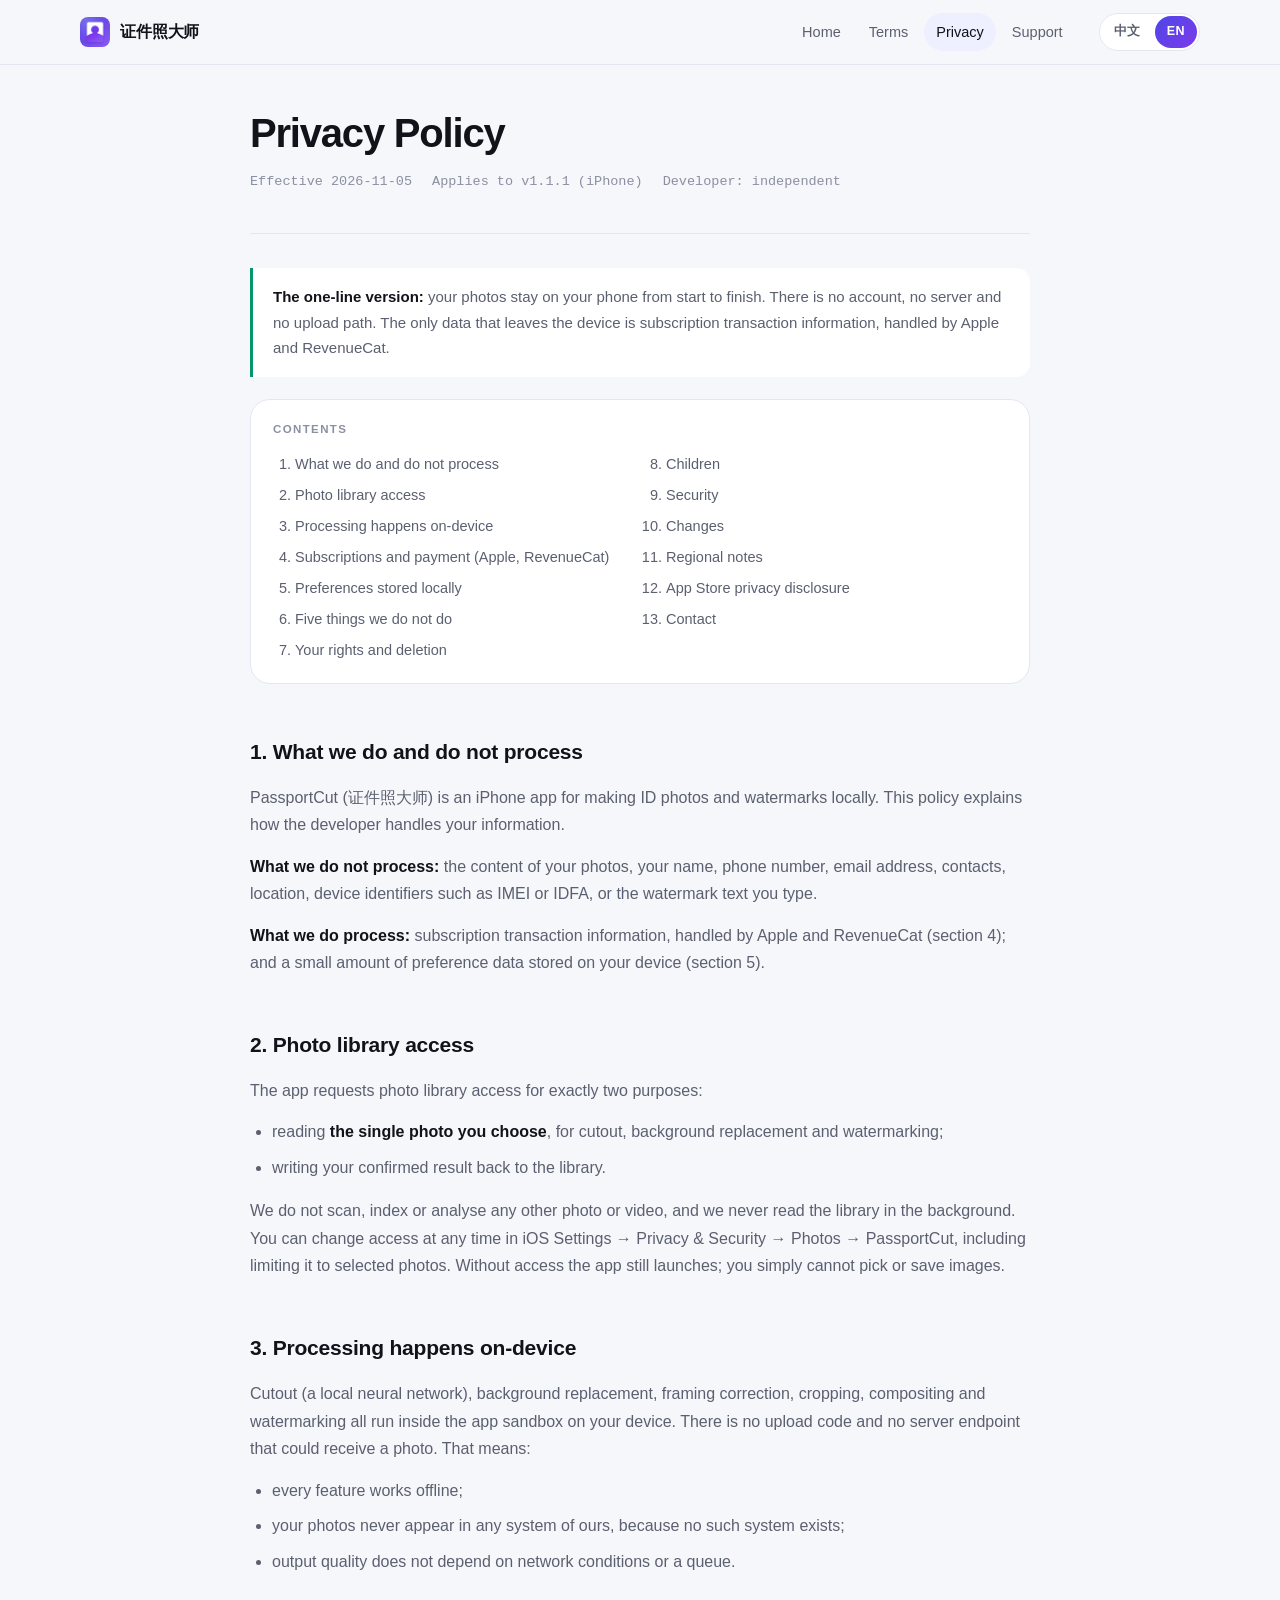
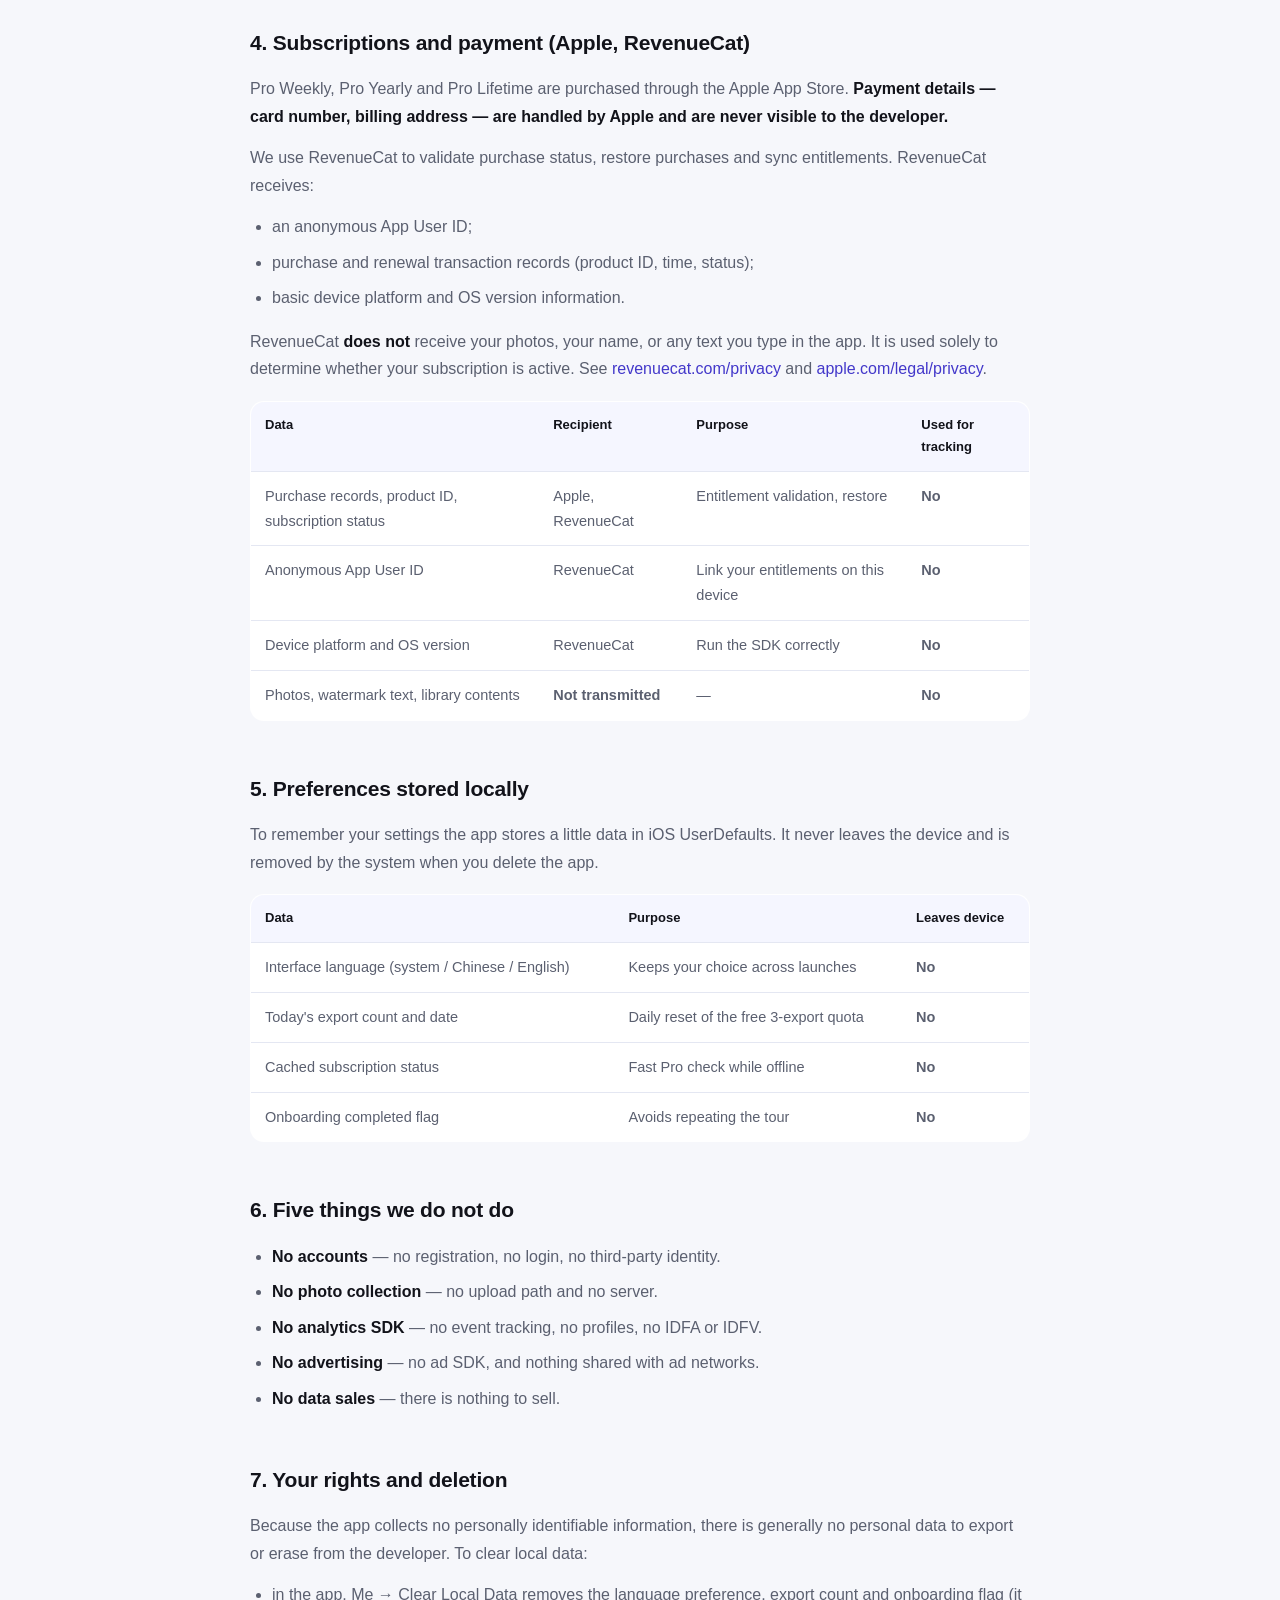
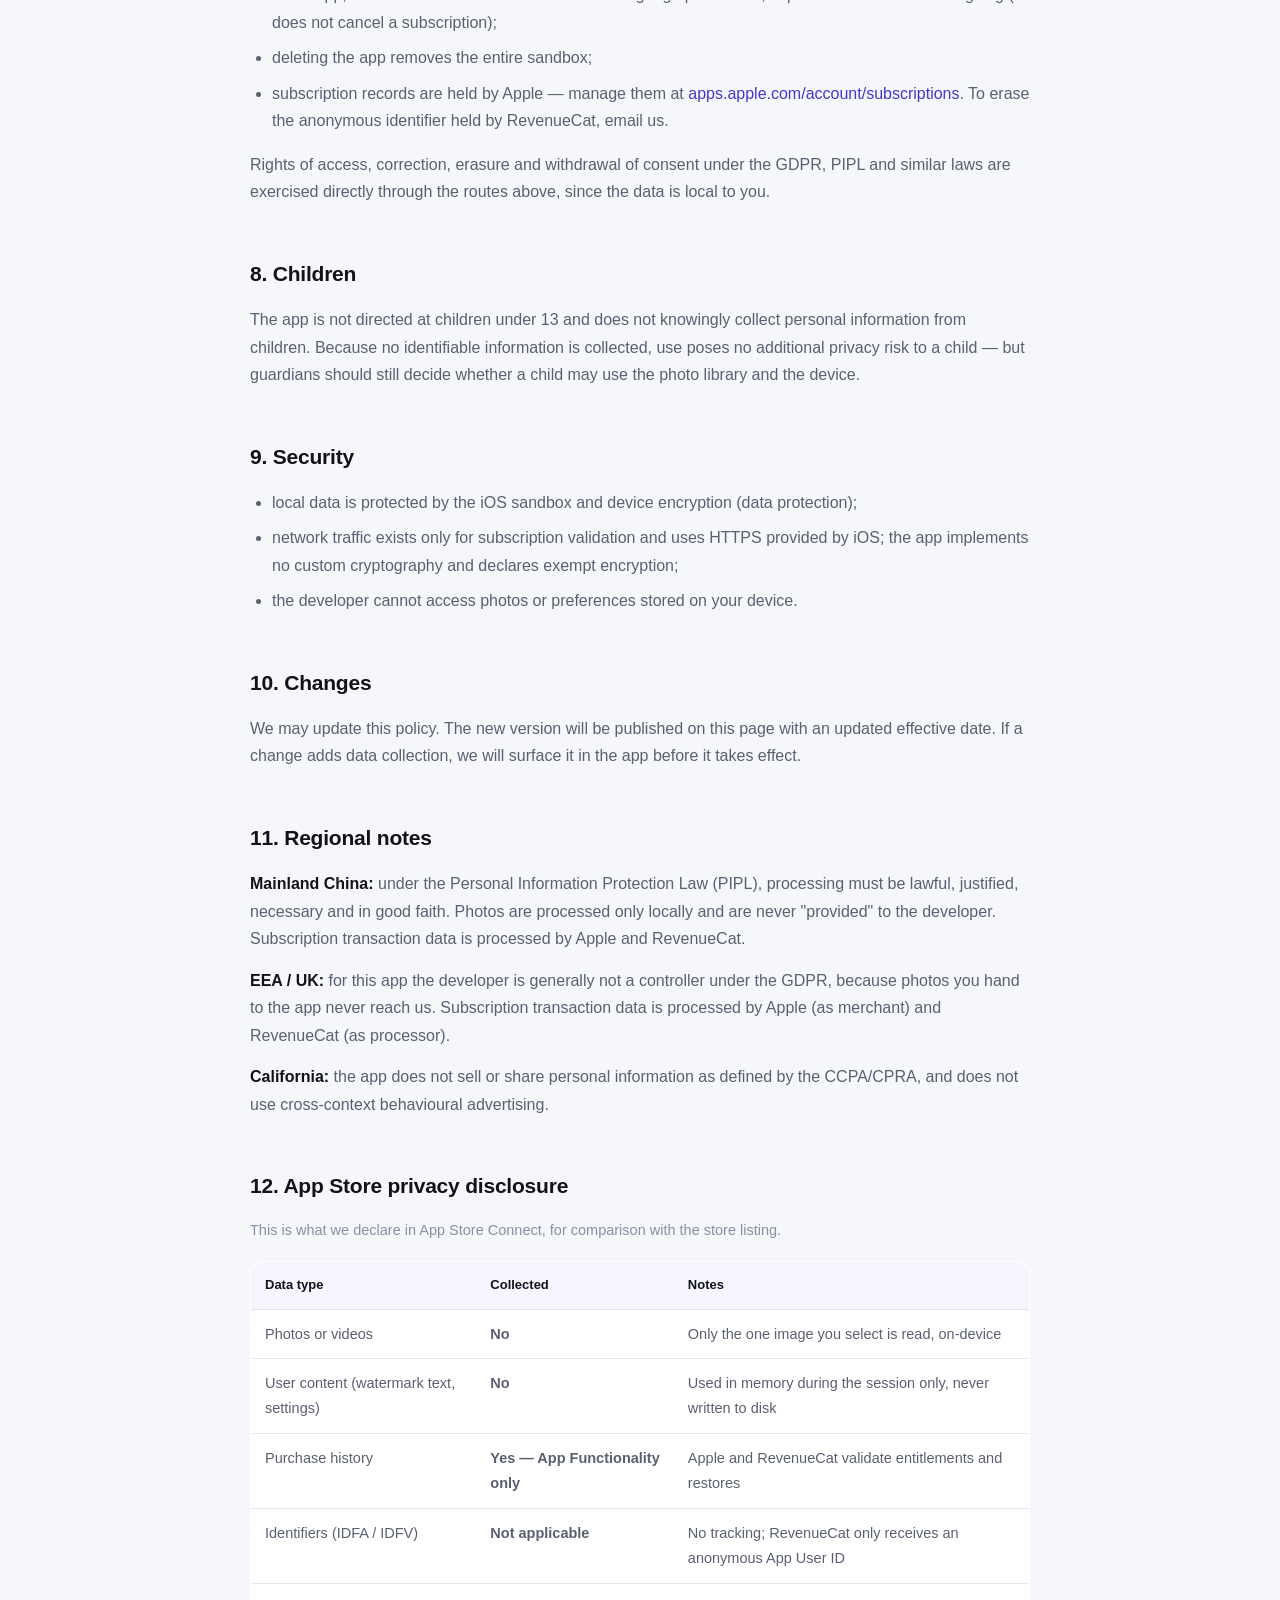
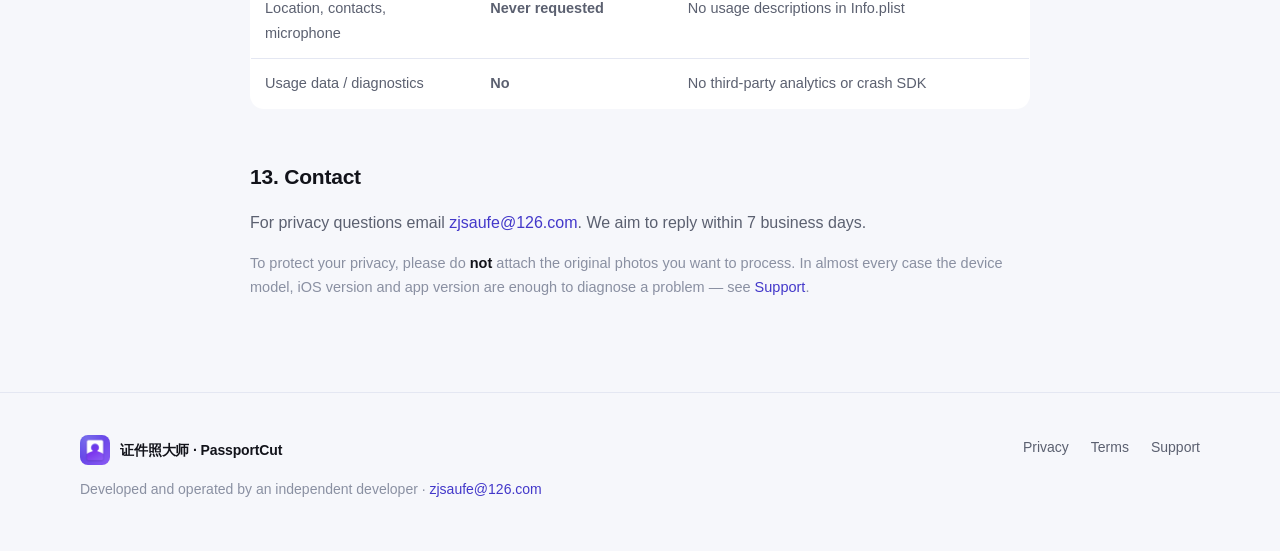
==== photoweb/privacy.html @ 8d34ea52 "Add files via upload" ====
<!DOCTYPE html>
<html lang="zh-Hans" data-lang="zh">
<head>
<meta charset="utf-8">
<meta name="viewport" content="width=device-width, initial-scale=1">
<title>隐私政策 · Privacy Policy — 证件照大师 / PassportCut</title>
<meta name="description" content="证件照大师 PassportCut 隐私政策：全部图像处理在设备本地完成，不收集照片、不要求账号；仅订阅交易由 Apple 与 RevenueCat 处理。">
<meta name="theme-color" content="#F6F7FB">
<link rel="icon" href="assets/img/icon-64.png">
<link rel="stylesheet" href="assets/site.css">
</head>
<body>

<header class="site">
  <div class="wrap bar">
    <a class="brand" href="index.html"><img src="assets/img/icon-64.png" alt="证件照大师 icon"><span>证件照大师</span></a>
    <nav class="links" aria-label="Site">
      <a href="index.html"><span class="i18n-zh">首页</span><span class="i18n-en">Home</span></a>
      <a href="terms.html"><span class="i18n-zh">用户协议</span><span class="i18n-en">Terms</span></a>
      <a href="privacy.html"><span class="i18n-zh">隐私政策</span><span class="i18n-en">Privacy</span></a>
      <a href="support.html"><span class="i18n-zh">技术支持</span><span class="i18n-en">Support</span></a>
    </nav>
    <div class="lang" role="group" aria-label="Language / 语言">
      <button type="button" data-lang="zh">中文</button>
      <button type="button" data-lang="en">EN</button>
    </div>
  </div>
</header>

<main class="legal">
  <div class="narrow">

    <!-- ================= 中文 ================= -->
    <div class="i18n-zh">
      <div class="legal-head">
        <h1>隐私政策</h1>
        <p class="meta"><span>生效日期 2026-11-05</span><span>适用版本 1.1.1（iPhone）</span><span>开发者 独立开发者</span></p>
      </div>

      <div class="callout sage">
        <b>一句话版本：</b>你的照片从头到尾只待在你的手机上。本 App 没有账号、没有服务器、也没有任何照片上传通道；唯一离开设备的数据是订阅交易信息，由 Apple 与 RevenueCat 处理。
      </div>

      <div class="toc">
        <p class="k">目录</p>
        <ol>
          <li><a href="#s1">我们处理什么、不处理什么</a></li>
          <li><a href="#s2">相册权限</a></li>
          <li><a href="#s3">图像处理全在本地</a></li>
          <li><a href="#s4">订阅与支付（第三方：Apple、RevenueCat）</a></li>
          <li><a href="#s5">保存在设备本地的偏好数据</a></li>
          <li><a href="#s6">我们不做的五件事</a></li>
          <li><a href="#s7">你的权利与数据删除</a></li>
          <li><a href="#s8">儿童隐私</a></li>
          <li><a href="#s9">安全</a></li>
          <li><a href="#s10">政策变更</a></li>
          <li><a href="#s11">不同法域的补充说明</a></li>
          <li><a href="#s12">App Store「App 隐私」申报口径</a></li>
          <li><a href="#s13">联系我们</a></li>
        </ol>
      </div>

      <div class="doc">
        <h2 id="s1">1. 我们处理什么、不处理什么</h2>
        <p>证件照大师（英文名 PassportCut，以下称「本 App」）是一款在 iPhone 本地制作证件照与水印的工具。本政策说明开发者如何处理你的信息。</p>
        <p><strong>我们不处理的：</strong>你的照片内容、你的姓名、电话号码、邮箱地址、通讯录、位置、IMEI / IDFA 等设备标识符、你在 App 内输入的水印文字。</p>
        <p><strong>我们处理的：</strong>订阅相关的交易信息，由 Apple 与 RevenueCat 处理（见第 4 条）；以及保存在你设备本地的少量偏好设置（见第 5 条）。</p>

        <h2 id="s2">2. 相册权限</h2>
        <p>本 App 申请相册访问权限，仅用于两个目的：</p>
        <ul>
          <li>读取你主动选中的<strong>那一张</strong>照片，用于抠图、换底色与加水印；</li>
          <li>把你确认后的成品照片写入相册。</li>
        </ul>
        <p>我们不扫描、不索引、不分析相册中的其他照片或视频，也不在后台读取相册。你可以随时在 iOS「设置 → 隐私与安全性 → 照片 → 证件照大师」中把权限改为「仅选中的照片」或全部关闭；关闭后 App 仍可正常启动，只是无法选图与保存。</p>

        <h2 id="s3">3. 图像处理全在本地</h2>
        <p>抠图（本地神经网络）、背景替换、构图校正、裁剪、合成与加水印全部在你设备的 App 沙盒内完成。App 内不存在任何网络上传代码，也没有用于接收照片的服务端接口。这意味着：</p>
        <ul>
          <li>即使设备离线，全部功能依然可用；</li>
          <li>你的照片不会出现在开发者的任何系统里，因为我们没有这样的系统；</li>
          <li>你的成品画质不因网络状况或服务器排队而下降。</li>
        </ul>

        <h2 id="s4">4. 订阅与支付（第三方：Apple、RevenueCat）</h2>
        <p>Pro 周订阅、年订阅与终身买断通过 Apple App Store 完成，<strong>支付信息（卡号、账单地址等）由 Apple 处理，开发者无法获得</strong>。</p>
        <p>我们使用 RevenueCat 校验购买状态、恢复购买并同步权益。RevenueCat 会接收：</p>
        <ul>
          <li>一个匿名的应用用户标识（App User ID）；</li>
          <li>购买与续订的交易记录（产品 ID、时间、状态）；</li>
          <li>设备平台与操作系统版本等基础信息。</li>
        </ul>
        <p>RevenueCat <strong>不会</strong>收到你的照片、姓名或你在 App 内输入的任何文字。它仅用于判断你的订阅是否有效。RevenueCat 的隐私政策见 <a href="https://www.revenuecat.com/privacy" target="_blank" rel="noopener">revenuecat.com/privacy</a>；Apple 的隐私政策见 <a href="https://www.apple.com/legal/privacy/" target="_blank" rel="noopener">apple.com/legal/privacy</a>。</p>

        <table class="data">
          <thead><tr><th>数据</th><th>接收方</th><th>用途</th><th>是否用于追踪</th></tr></thead>
          <tbody>
            <tr><td>购买记录、产品 ID、订阅状态</td><td>Apple、RevenueCat</td><td>校验权益、恢复购买</td><td class="tag-no">否</td></tr>
            <tr><td>匿名 App User ID</td><td>RevenueCat</td><td>关联你在这台设备上的权益</td><td class="tag-no">否</td></tr>
            <tr><td>设备平台与系统版本</td><td>RevenueCat</td><td>保证 SDK 正常运行</td><td class="tag-no">否</td></tr>
            <tr><td>照片、水印文字、相册内容</td><td class="tag-no">不传输</td><td>—</td><td class="tag-no">否</td></tr>
          </tbody>
        </table>

        <h2 id="s5">5. 保存在设备本地的偏好数据</h2>
        <p>为了记住你的设置，App 在本地（iOS UserDefaults）保存少量偏好。这些数据不离开设备，卸载 App 即被系统清除。</p>
        <table class="data">
          <thead><tr><th>数据</th><th>用途</th><th>是否离开设备</th></tr></thead>
          <tbody>
            <tr><td>界面语言（跟随系统 / 简体中文 / English）</td><td>下次启动保持你的选择</td><td class="tag-no">否</td></tr>
            <tr><td>今日已导出次数与日期</td><td>免费版每日 3 次额度的跨天重置</td><td class="tag-no">否</td></tr>
            <tr><td>订阅状态缓存</td><td>离线时快速判断是否 Pro</td><td class="tag-no">否</td></tr>
            <tr><td>是否已完成首启引导</td><td>避免重复展示引导页</td><td class="tag-no">否</td></tr>
          </tbody>
        </table>

        <h2 id="s6">6. 我们不做的五件事</h2>
        <ul>
          <li><strong>不建账号</strong>：没有注册、登录、第三方账号体系。</li>
          <li><strong>不收集照片</strong>：没有上传通道，也没有服务端。</li>
          <li><strong>不接入分析 SDK</strong>：不埋点、不建用户画像、不采集 IDFA / IDFV。</li>
          <li><strong>不投放广告</strong>：没有广告 SDK，也不向广告平台共享任何数据。</li>
          <li><strong>不出售数据</strong>：我们没有可出售的数据。</li>
        </ul>

        <h2 id="s7">7. 你的权利与数据删除</h2>
        <p>由于本 App 不收集可识别你个人身份的信息，通常不存在需要向开发者申请导出或删除的个人数据。若你想清除本地数据：</p>
        <ul>
          <li>App 内「我的 → 清除本地数据」，会清空语言偏好、导出计数与首启引导标记（不会取消你的订阅）；</li>
          <li>卸载 App，iOS 会删除整个沙盒；</li>
          <li>订阅相关记录由 Apple 保管，需在 <a href="https://apps.apple.com/account/subscriptions" target="_blank" rel="noopener">apps.apple.com/account/subscriptions</a> 管理；如需删除 RevenueCat 侧的匿名标识，请邮件联系我们。</li>
        </ul>
        <p>依据《个人信息保护法》《通用数据保护条例》（GDPR）等适用法律，你享有的查阅、更正、删除、撤回同意等权利，在本地数据处理的情形下由你直接通过上述方式行使。</p>

        <h2 id="s8">8. 儿童隐私</h2>
        <p>本 App 不面向 13 岁以下儿童设计，也不会主动收集儿童的个人信息。由于 App 不收集任何可识别身份的信息，其使用对儿童不构成额外的隐私风险；但监护人仍应自行判断是否允许儿童使用相册与 iOS 设备。</p>

        <h2 id="s9">9. 安全</h2>
        <ul>
          <li>本地数据受 iOS 沙盒与设备加密（数据保护）保护；</li>
          <li>网络传输仅用于订阅校验，走 iOS 系统提供的 HTTPS；App 未使用自定义加密算法，加密出口合规声明为免检；</li>
          <li>开发者无法访问你设备上的照片或偏好数据。</li>
        </ul>

        <h2 id="s10">10. 政策变更</h2>
        <p>我们可能更新本政策。更新后的版本会发布在本页并修改顶部的生效日期。若变更涉及新增数据收集，我们会在 App 内以显著方式提示后再生效。</p>

        <h2 id="s11">11. 不同法域的补充说明</h2>
        <p><strong>中国大陆：</strong>依据《个人信息保护法》，处理个人信息应遵循合法、正当、必要与诚信原则。本 App 仅在本地处理你的照片，不构成向开发者「提供」个人信息。订阅交易信息的处理者分别为 Apple 与 RevenueCat。</p>
        <p><strong>欧洲经济区 / 英国：</strong>就本 App 而言，开发者通常不是 GDPR 意义上的「控制者」，因为你提交给 App 的照片从未到达我们这里。订阅交易信息由 Apple（作为商户）与 RevenueCat（作为处理者）处理。</p>
        <p><strong>加利福尼亚州：</strong>本 App 不出售、不共享你的个人信息（CCPA/CPRA 定义），也不使用跨情境行为广告。</p>

        <h2 id="s12">12. App Store「App 隐私」申报口径</h2>
        <p class="muted">下表说明我们在 App Store Connect 中按什么口径申报，方便你在商店页对照。</p>
        <table class="data">
          <thead><tr><th>数据类型</th><th>是否收集</th><th>说明</th></tr></thead>
          <tbody>
            <tr><td>照片或视频</td><td class="tag-no">否</td><td>只在本机读取你选中的一张照片</td></tr>
            <tr><td>用户内容（水印文字、参数）</td><td class="tag-no">否</td><td>仅当次运行中处理，不落盘</td></tr>
            <tr><td>购买记录</td><td class="tag-yes">是，仅用于 App 功能</td><td>Apple 与 RevenueCat 校验权益与恢复购买</td></tr>
            <tr><td>标识符（IDFA / IDFV）</td><td class="tag-no">不适用</td><td>不做追踪；RevenueCat 仅接收匿名 App User ID</td></tr>
            <tr><td>位置、通讯录、麦克风</td><td class="tag-no">完全不请求</td><td>Info.plist 中没有对应权限声明</td></tr>
            <tr><td>使用数据 / 诊断</td><td class="tag-no">否</td><td>没有接入第三方统计或崩溃 SDK</td></tr>
          </tbody>
        </table>

        <h2 id="s13">13. 联系我们</h2>
        <p>隐私相关问题请邮件至 <a href="mailto:zjsaufe@126.com">zjsaufe@126.com</a>，我们会在 7 个工作日内回复。</p>
        <p class="muted">为保护你的隐私，请<strong>不要</strong>在邮件中附上你要处理的原始照片。绝大多数问题只需要机型、iOS 版本与 App 版本号就能定位，参见<a href="support.html">技术支持</a>。</p>
      </div>
    </div>

    <!-- ================= English ================= -->
    <div class="i18n-en">
      <div class="legal-head">
        <h1>Privacy Policy</h1>
        <p class="meta"><span>Effective 2026-11-05</span><span>Applies to v1.1.1 (iPhone)</span><span>Developer: independent</span></p>
      </div>

      <div class="callout sage">
        <b>The one-line version:</b> your photos stay on your phone from start to finish. There is no account, no server and no upload path. The only data that leaves the device is subscription transaction information, handled by Apple and RevenueCat.
      </div>

      <div class="toc">
        <p class="k">Contents</p>
        <ol>
          <li><a href="#s1e">What we do and do not process</a></li>
          <li><a href="#s2e">Photo library access</a></li>
          <li><a href="#s3e">Processing happens on-device</a></li>
          <li><a href="#s4e">Subscriptions and payment (Apple, RevenueCat)</a></li>
          <li><a href="#s5e">Preferences stored locally</a></li>
          <li><a href="#s6e">Five things we do not do</a></li>
          <li><a href="#s7e">Your rights and deletion</a></li>
          <li><a href="#s8e">Children</a></li>
          <li><a href="#s9e">Security</a></li>
          <li><a href="#s10e">Changes</a></li>
          <li><a href="#s11e">Regional notes</a></li>
          <li><a href="#s12e">App Store privacy disclosure</a></li>
          <li><a href="#s13e">Contact</a></li>
        </ol>
      </div>

      <div class="doc">
        <h2 id="s1e">1. What we do and do not process</h2>
        <p>PassportCut (证件照大师) is an iPhone app for making ID photos and watermarks locally. This policy explains how the developer handles your information.</p>
        <p><strong>What we do not process:</strong> the content of your photos, your name, phone number, email address, contacts, location, device identifiers such as IMEI or IDFA, or the watermark text you type.</p>
        <p><strong>What we do process:</strong> subscription transaction information, handled by Apple and RevenueCat (section 4); and a small amount of preference data stored on your device (section 5).</p>

        <h2 id="s2e">2. Photo library access</h2>
        <p>The app requests photo library access for exactly two purposes:</p>
        <ul>
          <li>reading <strong>the single photo you choose</strong>, for cutout, background replacement and watermarking;</li>
          <li>writing your confirmed result back to the library.</li>
        </ul>
        <p>We do not scan, index or analyse any other photo or video, and we never read the library in the background. You can change access at any time in iOS Settings → Privacy &amp; Security → Photos → PassportCut, including limiting it to selected photos. Without access the app still launches; you simply cannot pick or save images.</p>

        <h2 id="s3e">3. Processing happens on-device</h2>
        <p>Cutout (a local neural network), background replacement, framing correction, cropping, compositing and watermarking all run inside the app sandbox on your device. There is no upload code and no server endpoint that could receive a photo. That means:</p>
        <ul>
          <li>every feature works offline;</li>
          <li>your photos never appear in any system of ours, because no such system exists;</li>
          <li>output quality does not depend on network conditions or a queue.</li>
        </ul>

        <h2 id="s4e">4. Subscriptions and payment (Apple, RevenueCat)</h2>
        <p>Pro Weekly, Pro Yearly and Pro Lifetime are purchased through the Apple App Store. <strong>Payment details — card number, billing address — are handled by Apple and are never visible to the developer.</strong></p>
        <p>We use RevenueCat to validate purchase status, restore purchases and sync entitlements. RevenueCat receives:</p>
        <ul>
          <li>an anonymous App User ID;</li>
          <li>purchase and renewal transaction records (product ID, time, status);</li>
          <li>basic device platform and OS version information.</li>
        </ul>
        <p>RevenueCat <strong>does not</strong> receive your photos, your name, or any text you type in the app. It is used solely to determine whether your subscription is active. See <a href="https://www.revenuecat.com/privacy" target="_blank" rel="noopener">revenuecat.com/privacy</a> and <a href="https://www.apple.com/legal/privacy/" target="_blank" rel="noopener">apple.com/legal/privacy</a>.</p>

        <table class="data">
          <thead><tr><th>Data</th><th>Recipient</th><th>Purpose</th><th>Used for tracking</th></tr></thead>
          <tbody>
            <tr><td>Purchase records, product ID, subscription status</td><td>Apple, RevenueCat</td><td>Entitlement validation, restore</td><td class="tag-no">No</td></tr>
            <tr><td>Anonymous App User ID</td><td>RevenueCat</td><td>Link your entitlements on this device</td><td class="tag-no">No</td></tr>
            <tr><td>Device platform and OS version</td><td>RevenueCat</td><td>Run the SDK correctly</td><td class="tag-no">No</td></tr>
            <tr><td>Photos, watermark text, library contents</td><td class="tag-no">Not transmitted</td><td>—</td><td class="tag-no">No</td></tr>
          </tbody>
        </table>

        <h2 id="s5e">5. Preferences stored locally</h2>
        <p>To remember your settings the app stores a little data in iOS UserDefaults. It never leaves the device and is removed by the system when you delete the app.</p>
        <table class="data">
          <thead><tr><th>Data</th><th>Purpose</th><th>Leaves device</th></tr></thead>
          <tbody>
            <tr><td>Interface language (system / Chinese / English)</td><td>Keeps your choice across launches</td><td class="tag-no">No</td></tr>
            <tr><td>Today's export count and date</td><td>Daily reset of the free 3-export quota</td><td class="tag-no">No</td></tr>
            <tr><td>Cached subscription status</td><td>Fast Pro check while offline</td><td class="tag-no">No</td></tr>
            <tr><td>Onboarding completed flag</td><td>Avoids repeating the tour</td><td class="tag-no">No</td></tr>
          </tbody>
        </table>

        <h2 id="s6e">6. Five things we do not do</h2>
        <ul>
          <li><strong>No accounts</strong> — no registration, no login, no third-party identity.</li>
          <li><strong>No photo collection</strong> — no upload path and no server.</li>
          <li><strong>No analytics SDK</strong> — no event tracking, no profiles, no IDFA or IDFV.</li>
          <li><strong>No advertising</strong> — no ad SDK, and nothing shared with ad networks.</li>
          <li><strong>No data sales</strong> — there is nothing to sell.</li>
        </ul>

        <h2 id="s7e">7. Your rights and deletion</h2>
        <p>Because the app collects no personally identifiable information, there is generally no personal data to export or erase from the developer. To clear local data:</p>
        <ul>
          <li>in the app, Me → Clear Local Data removes the language preference, export count and onboarding flag (it does not cancel a subscription);</li>
          <li>deleting the app removes the entire sandbox;</li>
          <li>subscription records are held by Apple — manage them at <a href="https://apps.apple.com/account/subscriptions" target="_blank" rel="noopener">apps.apple.com/account/subscriptions</a>. To erase the anonymous identifier held by RevenueCat, email us.</li>
        </ul>
        <p>Rights of access, correction, erasure and withdrawal of consent under the GDPR, PIPL and similar laws are exercised directly through the routes above, since the data is local to you.</p>

        <h2 id="s8e">8. Children</h2>
        <p>The app is not directed at children under 13 and does not knowingly collect personal information from children. Because no identifiable information is collected, use poses no additional privacy risk to a child — but guardians should still decide whether a child may use the photo library and the device.</p>

        <h2 id="s9e">9. Security</h2>
        <ul>
          <li>local data is protected by the iOS sandbox and device encryption (data protection);</li>
          <li>network traffic exists only for subscription validation and uses HTTPS provided by iOS; the app implements no custom cryptography and declares exempt encryption;</li>
          <li>the developer cannot access photos or preferences stored on your device.</li>
        </ul>

        <h2 id="s10e">10. Changes</h2>
        <p>We may update this policy. The new version will be published on this page with an updated effective date. If a change adds data collection, we will surface it in the app before it takes effect.</p>

        <h2 id="s11e">11. Regional notes</h2>
        <p><strong>Mainland China:</strong> under the Personal Information Protection Law (PIPL), processing must be lawful, justified, necessary and in good faith. Photos are processed only locally and are never "provided" to the developer. Subscription transaction data is processed by Apple and RevenueCat.</p>
        <p><strong>EEA / UK:</strong> for this app the developer is generally not a controller under the GDPR, because photos you hand to the app never reach us. Subscription transaction data is processed by Apple (as merchant) and RevenueCat (as processor).</p>
        <p><strong>California:</strong> the app does not sell or share personal information as defined by the CCPA/CPRA, and does not use cross-context behavioural advertising.</p>

        <h2 id="s12e">12. App Store privacy disclosure</h2>
        <p class="muted">This is what we declare in App Store Connect, for comparison with the store listing.</p>
        <table class="data">
          <thead><tr><th>Data type</th><th>Collected</th><th>Notes</th></tr></thead>
          <tbody>
            <tr><td>Photos or videos</td><td class="tag-no">No</td><td>Only the one image you select is read, on-device</td></tr>
            <tr><td>User content (watermark text, settings)</td><td class="tag-no">No</td><td>Used in memory during the session only, never written to disk</td></tr>
            <tr><td>Purchase history</td><td class="tag-yes">Yes — App Functionality only</td><td>Apple and RevenueCat validate entitlements and restores</td></tr>
            <tr><td>Identifiers (IDFA / IDFV)</td><td class="tag-no">Not applicable</td><td>No tracking; RevenueCat only receives an anonymous App User ID</td></tr>
            <tr><td>Location, contacts, microphone</td><td class="tag-no">Never requested</td><td>No usage descriptions in Info.plist</td></tr>
            <tr><td>Usage data / diagnostics</td><td class="tag-no">No</td><td>No third-party analytics or crash SDK</td></tr>
          </tbody>
        </table>

        <h2 id="s13e">13. Contact</h2>
        <p>For privacy questions email <a href="mailto:zjsaufe@126.com">zjsaufe@126.com</a>. We aim to reply within 7 business days.</p>
        <p class="muted">To protect your privacy, please do <strong>not</strong> attach the original photos you want to process. In almost every case the device model, iOS version and app version are enough to diagnose a problem — see <a href="support.html">Support</a>.</p>
      </div>
    </div>

  </div>
</main>

<footer class="site">
  <div class="wrap foot-grid">
    <div>
      <a class="brand" href="index.html"><img src="assets/img/icon-64.png" alt=""><span>证件照大师 · PassportCut</span></a>
      <p style="margin:12px 0 0"><span class="i18n-zh">由独立开发者开发运营 · 联系 <a href="mailto:zjsaufe@126.com">zjsaufe@126.com</a></span><span class="i18n-en">Developed and operated by an independent developer · <a href="mailto:zjsaufe@126.com">zjsaufe@126.com</a></span></p>
    </div>
    <div class="foot-links">
      <a href="privacy.html"><span class="i18n-zh">隐私政策</span><span class="i18n-en">Privacy</span></a>
      <a href="terms.html"><span class="i18n-zh">用户协议</span><span class="i18n-en">Terms</span></a>
      <a href="support.html"><span class="i18n-zh">技术支持</span><span class="i18n-en">Support</span></a>
    </div>
  </div>
</footer>

<script src="assets/site.js"></script>
</body>
</html>
---- photoweb/assets/site.css ----
/* ------------------------------------------------------------------
   证件照大师 / PassportCut — 官网样式
   配色取自 App 的设计令牌（ZQYTheme.swift）：品牌靛蓝 → 紫，青色点缀，Pro 金。
   ------------------------------------------------------------------ */

:root {
  --canvas:      #F6F7FB;
  --surface:     #FFFFFF;
  --surface-2:   #EEF0FF;
  --ink:         #12131A;
  --ink-2:       #5B6070;
  --ink-3:       #8A90A2;
  --hairline:    #E4E7F2;
  --brand:       #4F46E5;
  --brand-deep:  #4338CA;
  --violet:      #7C3AED;
  --cyan:        #0891B2;
  --cyan-soft:   #E0F5FA;
  --gold:        #B45309;
  --gold-soft:   #FEF3C7;
  --ok:          #059669;
  --radius:      20px;

  --serif: "Inter", -apple-system, "PingFang SC", "Noto Sans SC", "Helvetica Neue", sans-serif;
  --sans: "Inter", -apple-system, BlinkMacSystemFont, "PingFang SC", "Hiragino Sans GB", "Microsoft YaHei", "Helvetica Neue", sans-serif;
  --mono: "JetBrains Mono", ui-monospace, "SF Mono", Menlo, Consolas, monospace;

  --grad: linear-gradient(135deg, var(--brand), var(--violet));
  color-scheme: light;
}

@media (prefers-color-scheme: dark) {
  :root:not([data-theme="light"]) {
    --canvas:     #0B0B12;
    --surface:    #16161F;
    --surface-2:  #1D1E30;
    --ink:        #F2F3F8;
    --ink-2:      #A6ABBC;
    --ink-3:      #7B8098;
    --hairline:   #282835;
    --brand:      #6366F1;
    --brand-deep: #818CF8;
    --violet:     #A78BFA;
    --cyan:       #22D3EE;
    --cyan-soft:  #0E2A31;
    --gold:       #FBBF24;
    --gold-soft:  #2B2410;
    --ok:         #34D399;
    --grad: linear-gradient(135deg, #5B5BF5, #9B5CF6);
    color-scheme: dark;
  }
}

* { box-sizing: border-box; }
html { scroll-behavior: smooth; }

body {
  margin: 0;
  background: var(--canvas);
  color: var(--ink);
  font-family: var(--sans);
  font-size: 16px;
  line-height: 1.72;
  -webkit-font-smoothing: antialiased;
  text-rendering: optimizeLegibility;
}

/* ---------- 语言切换 ---------- */
html[data-lang="zh"] .i18n-en,
html[data-lang="en"] .i18n-zh { display: none !important; }

a { color: var(--brand-deep); text-decoration: none; }
a:hover { text-decoration: underline; text-underline-offset: 3px; }

.wrap { width: min(1120px, 100% - 44px); margin-inline: auto; }
.narrow { width: min(780px, 100% - 40px); margin-inline: auto; }

/* ---------- 顶栏 ---------- */
header.site {
  position: sticky; top: 0; z-index: 20;
  backdrop-filter: saturate(160%) blur(16px);
  background: color-mix(in srgb, var(--canvas) 84%, transparent);
  border-bottom: 1px solid var(--hairline);
}
.bar { display: flex; align-items: center; gap: 18px; height: 64px; }
.brand { display: flex; align-items: center; gap: 10px; color: var(--ink); font-weight: 700; letter-spacing: -0.01em; }
.brand:hover { text-decoration: none; }
.brand img { width: 30px; height: 30px; border-radius: 8px; display: block; }
nav.links { margin-left: auto; display: flex; align-items: center; gap: 4px; flex-wrap: wrap; }
nav.links a { color: var(--ink-2); font-size: 14.5px; padding: 7px 12px; border-radius: 999px; }
nav.links a:hover { color: var(--ink); background: var(--surface); text-decoration: none; }
nav.links a.active { color: var(--ink); background: var(--surface-2); }

.lang { display: inline-flex; border: 1px solid var(--hairline); border-radius: 999px; overflow: hidden; margin-left: 6px; background: var(--surface); padding: 2px; gap: 2px; }
.lang button {
  font: inherit; font-size: 12.5px; font-weight: 600; letter-spacing: .04em;
  padding: 5px 12px; border: 0; border-radius: 999px;
  background: transparent; color: var(--ink-2); cursor: pointer;
}
.lang button[aria-pressed="true"] { background: var(--grad); color: #fff; }

/* ---------- 首页 hero ---------- */
.hero { padding: 76px 0 48px; position: relative; overflow: hidden; }
.hero::before {
  content: ""; position: absolute; inset: -20% -10% auto auto;
  width: 620px; height: 620px; border-radius: 50%;
  background: radial-gradient(circle, color-mix(in srgb, var(--brand) 16%, transparent), transparent 66%);
  pointer-events: none;
}
.hero-grid { display: grid; grid-template-columns: 1.1fr .9fr; gap: 56px; align-items: center; position: relative; }
.eyebrow {
  display: inline-flex; align-items: center; gap: 10px;
  font-size: 12.5px; font-weight: 600; letter-spacing: .13em; text-transform: uppercase;
  color: var(--brand); margin: 0 0 18px;
}
.eyebrow::before { content: ""; width: 24px; height: 2px; border-radius: 2px; background: var(--grad); }
h1 {
  font-family: var(--serif); font-weight: 700;
  font-size: clamp(34px, 5.2vw, 56px);
  line-height: 1.14; letter-spacing: -0.03em;
  margin: 0 0 20px;
}
h1 em { font-style: normal; background: var(--grad); -webkit-background-clip: text; background-clip: text; color: transparent; }
.lede { color: var(--ink-2); font-size: 17.5px; max-width: 46ch; margin: 0 0 28px; }
.cta { display: flex; flex-wrap: wrap; gap: 12px; align-items: center; }
.btn {
  display: inline-flex; align-items: center; gap: 8px;
  padding: 12px 22px; border-radius: 999px;
  font-size: 15px; font-weight: 600; border: 1px solid transparent;
}
.btn-primary { background: var(--grad); color: #fff; box-shadow: 0 10px 26px color-mix(in srgb, var(--brand) 32%, transparent); }
.btn-primary:hover { filter: brightness(1.06); text-decoration: none; }
.btn-ghost { border-color: var(--hairline); color: var(--ink); background: var(--surface); }
.btn-ghost:hover { background: var(--surface-2); text-decoration: none; }
.note { color: var(--ink-3); font-size: 13.5px; margin-top: 16px; }

/* 手机预览 */
.phones { display: flex; justify-content: center; align-items: flex-end; gap: 18px; }
.phone {
  position: relative; width: 190px; border-radius: 30px;
  background: var(--surface); border: 1px solid var(--hairline);
  padding: 7px; box-shadow: 0 26px 60px rgba(20, 20, 55, .18);
}
.phone img { width: 100%; display: block; border-radius: 24px; }
.phone.side { width: 158px; opacity: .96; transform: translateY(18px); }
@media (max-width: 900px) { .phone.side { display: none; } }

/* ---------- 章节 ---------- */
section.block { padding: 62px 0; border-top: 1px solid var(--hairline); }
h2.title { font-size: clamp(24px, 3.2vw, 32px); font-weight: 700; margin: 0 0 10px; letter-spacing: -0.02em; }
.sub { color: var(--ink-2); margin: 0 0 34px; max-width: 64ch; }

.grid-3 { display: grid; grid-template-columns: repeat(3, minmax(0,1fr)); gap: 18px; }
.grid-2 { display: grid; grid-template-columns: repeat(2, minmax(0,1fr)); gap: 18px; }
.card {
  background: var(--surface); border: 1px solid var(--hairline);
  border-radius: var(--radius); padding: 24px 24px 26px;
}
.card h3 { margin: 0 0 8px; font-size: 17px; font-weight: 700; letter-spacing: -0.01em; }
.card p { margin: 0; color: var(--ink-2); font-size: 15px; }
.card .k { font-size: 11.5px; font-weight: 600; letter-spacing: .12em; text-transform: uppercase; color: var(--brand); margin: 0 0 14px; }
.card.accent { background: linear-gradient(180deg, color-mix(in srgb, var(--brand) 7%, var(--surface)), var(--surface)); }

/* 步骤 */
ol.steps { margin: 0; padding: 0; list-style: none; counter-reset: s; display: grid; gap: 16px; }
ol.steps li { counter-increment: s; position: relative; padding-left: 48px; color: var(--ink-2); }
ol.steps li::before {
  content: counter(s); position: absolute; left: 0; top: 1px;
  width: 30px; height: 30px; border-radius: 10px;
  background: var(--surface-2); border: 1px solid var(--hairline);
  color: var(--brand); font-family: var(--mono); font-size: 13px;
  display: grid; place-items: center;
}
ol.steps li b { color: var(--ink); font-weight: 600; }

/* 截图 */
.shots { display: grid; grid-template-columns: repeat(4, minmax(0,1fr)); gap: 16px; }
.shots figure { margin: 0; }
.shots img {
  width: 100%; display: block; border-radius: 18px;
  border: 1px solid var(--hairline);
  box-shadow: 0 20px 44px rgba(20, 20, 55, .14);
}
.shots figcaption { font-size: 13px; color: var(--ink-3); margin-top: 10px; text-align: center; }

/* 价格表 */
table.price { width: 100%; border-collapse: collapse; font-size: 15px; background: var(--surface); border: 1px solid var(--hairline); border-radius: var(--radius); overflow: hidden; }
table.price th, table.price td { text-align: left; padding: 14px 16px; border-bottom: 1px solid var(--hairline); }
table.price th { color: var(--ink-3); font-weight: 600; font-size: 12px; letter-spacing: .08em; text-transform: uppercase; background: color-mix(in srgb, var(--surface-2) 60%, transparent); }
table.price td.num { font-family: var(--mono); color: var(--ink); white-space: nowrap; }
table.price tr:last-child td { border-bottom: 0; }

/* callout */
.callout {
  border-left: 3px solid var(--brand);
  background: var(--surface);
  border-radius: 0 14px 14px 0;
  padding: 16px 20px;
  color: var(--ink-2);
  font-size: 15px;
  margin: 22px 0;
}
.callout.sage { border-left-color: var(--ok); }
.callout.gold { border-left-color: var(--gold); }
.callout b { color: var(--ink); }

/* ---------- 法务页 ---------- */
.legal { padding: 46px 0 78px; }
.legal-head { padding-bottom: 26px; border-bottom: 1px solid var(--hairline); margin-bottom: 34px; }
.legal-head h1 { font-size: clamp(28px, 4vw, 40px); margin: 0 0 12px; }
.meta { color: var(--ink-3); font-size: 13.5px; display: flex; gap: 20px; flex-wrap: wrap; }
.meta span { font-family: var(--mono); }

.toc { background: var(--surface); border: 1px solid var(--hairline); border-radius: var(--radius); padding: 20px 22px; margin-bottom: 40px; }
.toc p.k { margin: 0 0 12px; font-size: 11.5px; font-weight: 600; letter-spacing: .12em; text-transform: uppercase; color: var(--ink-3); }
.toc ol { margin: 0; padding-left: 22px; columns: 2; column-gap: 30px; font-size: 14.5px; }
.toc li { margin-bottom: 6px; color: var(--ink-2); break-inside: avoid; }
.toc a { color: var(--ink-2); }
.toc a:hover { color: var(--brand); }

.doc h2 {
  font-size: 21px; font-weight: 700; letter-spacing: -0.01em;
  margin: 42px 0 14px; padding-top: 8px; scroll-margin-top: 84px;
}
.doc h3 { font-size: 16.5px; margin: 26px 0 8px; font-weight: 700; }
.doc p { margin: 0 0 14px; color: var(--ink-2); }
.doc ul, .doc ol.num { padding-left: 22px; margin: 0 0 16px; color: var(--ink-2); }
.doc li { margin-bottom: 8px; }
.doc strong { color: var(--ink); }
.doc .muted { color: var(--ink-3); font-size: 14.5px; }

table.data {
  width: 100%; border-collapse: collapse; font-size: 14.5px; margin: 18px 0 26px;
  border: 1px solid var(--hairline); border-radius: 14px; overflow: hidden;
  background: var(--surface);
}
table.data th, table.data td { padding: 12px 14px; border-bottom: 1px solid var(--hairline); vertical-align: top; text-align: left; }
table.data th { background: color-mix(in srgb, var(--surface-2) 60%, transparent); color: var(--ink); font-weight: 600; font-size: 13px; }
table.data td { color: var(--ink-2); }
table.data tr:last-child td { border-bottom: 0; }
table.data code { font-family: var(--mono); font-size: 12.5px; color: var(--ink); }
.tag-yes { color: var(--brand); font-weight: 600; }
.tag-no { color: var(--ok); font-weight: 600; }

hr.rule { border: 0; border-top: 1px solid var(--hairline); margin: 44px 0; }
code.inline { font-family: var(--mono); font-size: 13px; background: var(--surface-2); border: 1px solid var(--hairline); border-radius: 6px; padding: 1.5px 6px; color: var(--ink); word-break: break-word; }

/* FAQ */
.faq { border-top: 1px solid var(--hairline); }
details.q { border-bottom: 1px solid var(--hairline); padding: 4px 0; }
details.q summary {
  cursor: pointer; list-style: none;
  padding: 17px 40px 17px 0;
  font-weight: 600; font-size: 16.5px; position: relative;
}
details.q summary::-webkit-details-marker { display: none; }
details.q summary::after {
  content: "+"; position: absolute; right: 6px; top: 15px;
  color: var(--brand); font-family: var(--mono); font-size: 19px;
}
details.q[open] summary::after { content: "–"; }
details.q .a { padding: 0 0 20px; color: var(--ink-2); }
details.q .a p { margin: 0 0 10px; }
details.q .a ol, details.q .a ul { padding-left: 20px; margin: 0 0 10px; }

.cat { margin: 40px 0 6px; font-size: 13px; font-weight: 700; letter-spacing: .1em; text-transform: uppercase; color: var(--brand); }

/* ---------- 页脚 ---------- */
footer.site { border-top: 1px solid var(--hairline); padding: 42px 0 50px; color: var(--ink-3); font-size: 14px; }
.foot-grid { display: flex; justify-content: space-between; gap: 26px; flex-wrap: wrap; align-items: flex-start; }
.foot-links { display: flex; gap: 22px; flex-wrap: wrap; }
.foot-links a { color: var(--ink-2); }
.foot-links a:hover { color: var(--brand); }
.foot-note { margin-top: 16px; max-width: 70ch; font-size: 13px; color: var(--ink-3); }

/* ---------- 响应式 ---------- */
@media (max-width: 900px) {
  .hero-grid { grid-template-columns: 1fr; gap: 34px; }
  .phones { order: -1; }
  .grid-3, .grid-2 { grid-template-columns: 1fr; }
  .shots { grid-template-columns: repeat(2, minmax(0,1fr)); }
  .toc ol { columns: 1; }
  .hero { padding-top: 46px; }
  .bar { height: auto; padding: 12px 0; flex-wrap: wrap; gap: 10px; }
  nav.links a { font-size: 13.5px; padding: 6px 9px; }
  .brand span.long { display: none; }
}
@media (max-width: 520px) {
  .shots { grid-template-columns: 1fr; }
  .shots img { max-width: 300px; margin-inline: auto; }
  body { font-size: 16.5px; }
  table.price { font-size: 14px; }
  table.price th, table.price td { padding: 12px 12px; }
}

@media (prefers-reduced-motion: reduce) { html { scroll-behavior: auto; } }

@media print {
  body { background: #fff; color: #111; }
  header.site, footer.site .foot-links, .lang, .phones { display: none; }
  .doc p, .doc li { color: #222; }
  .toc { background: #f6f6f6; border-color: #ddd; }
  a { color: #111; }
}
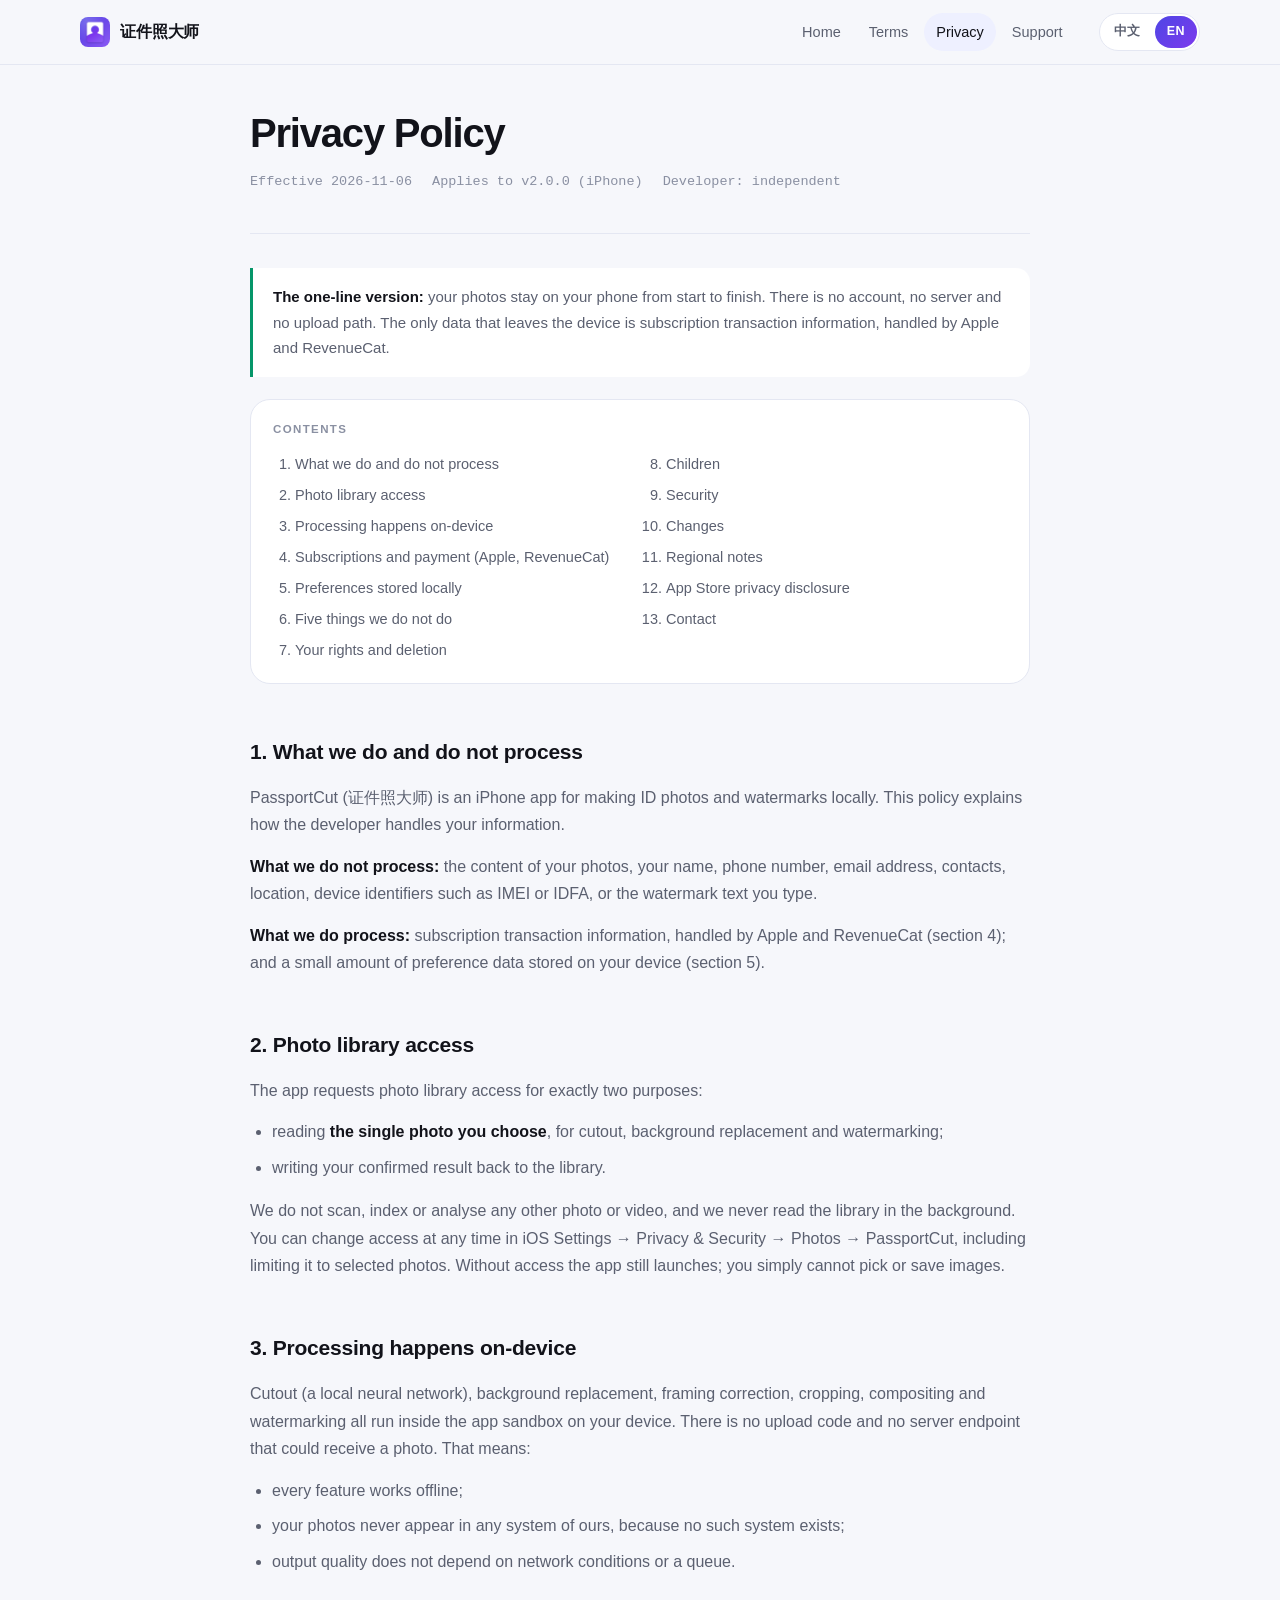
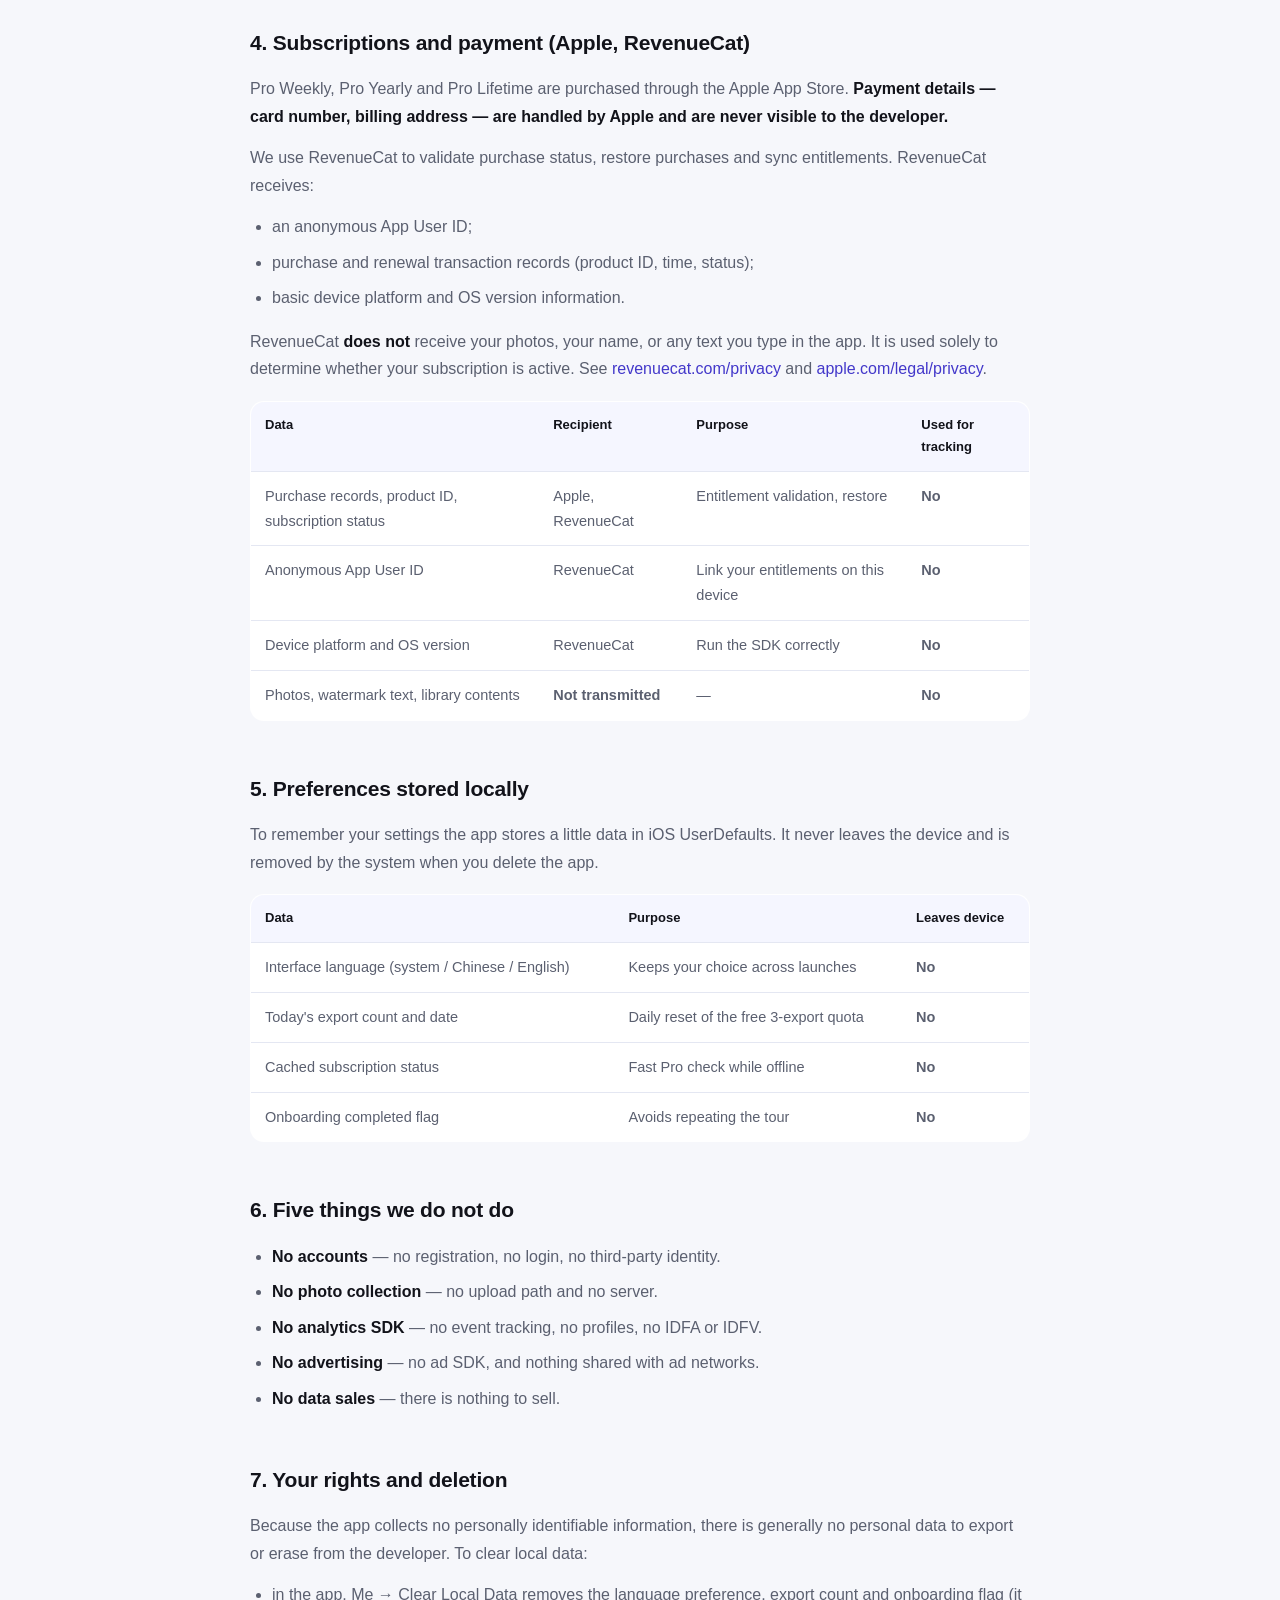
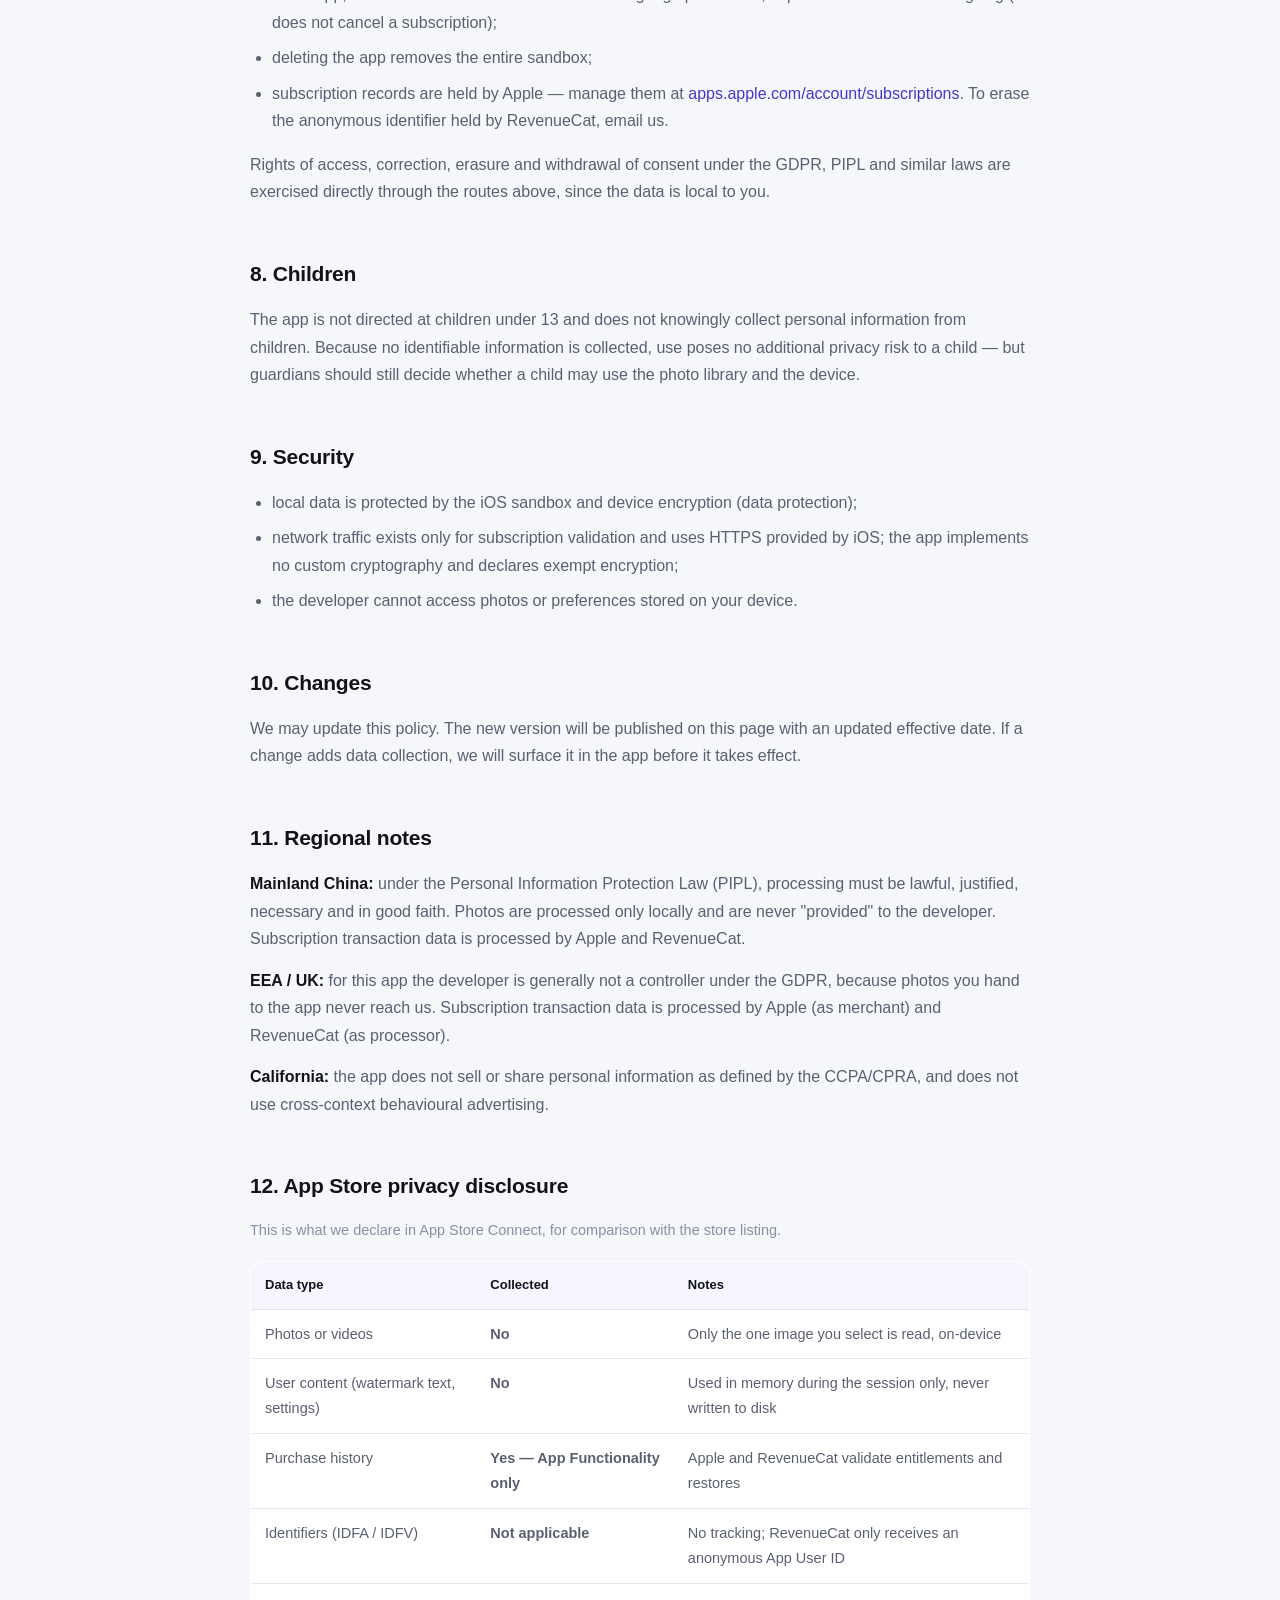
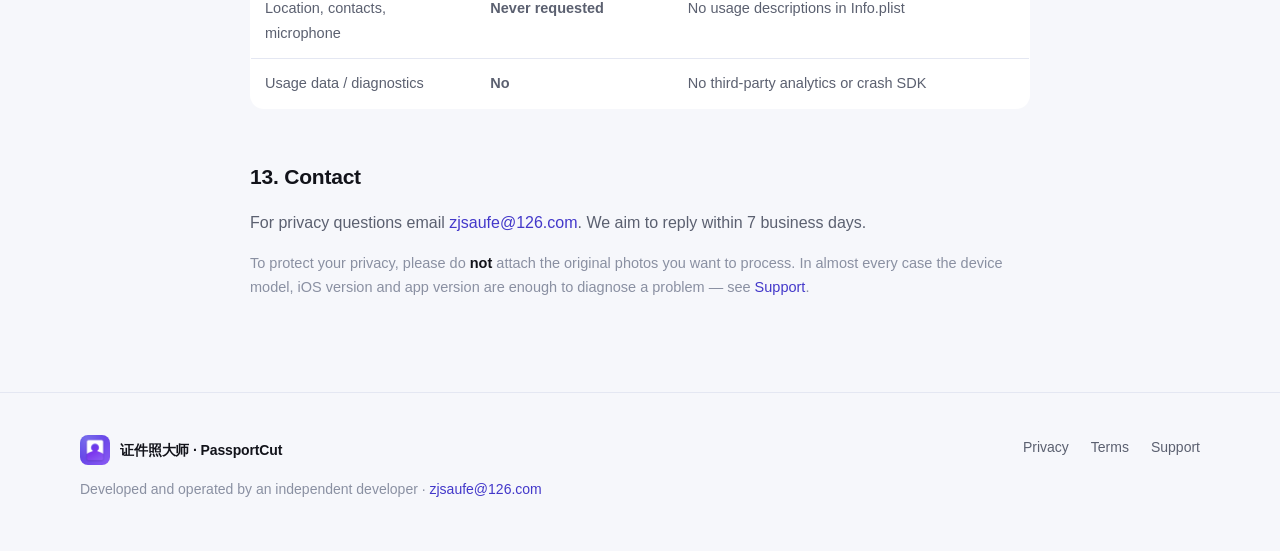
==== commit 2d90829b: "Update privacy.html 1111" ====
--- a/photoweb/privacy.html
+++ b/photoweb/privacy.html
@@ -34,7 +34,7 @@
     <div class="i18n-zh">
       <div class="legal-head">
         <h1>隐私政策</h1>
-        <p class="meta"><span>生效日期 2026-11-05</span><span>适用版本 1.1.1（iPhone）</span><span>开发者 独立开发者</span></p>
+        <p class="meta"><span>生效日期 2026-11-06</span><span>适用版本 2.0.0（iPhone）</span><span>开发者 独立开发者</span></p>
       </div>
 
       <div class="callout sage">
@@ -174,7 +174,7 @@
     <div class="i18n-en">
       <div class="legal-head">
         <h1>Privacy Policy</h1>
-        <p class="meta"><span>Effective 2026-11-05</span><span>Applies to v1.1.1 (iPhone)</span><span>Developer: independent</span></p>
+        <p class="meta"><span>Effective 2026-11-06</span><span>Applies to v2.0.0 (iPhone)</span><span>Developer: independent</span></p>
       </div>
 
       <div class="callout sage">
